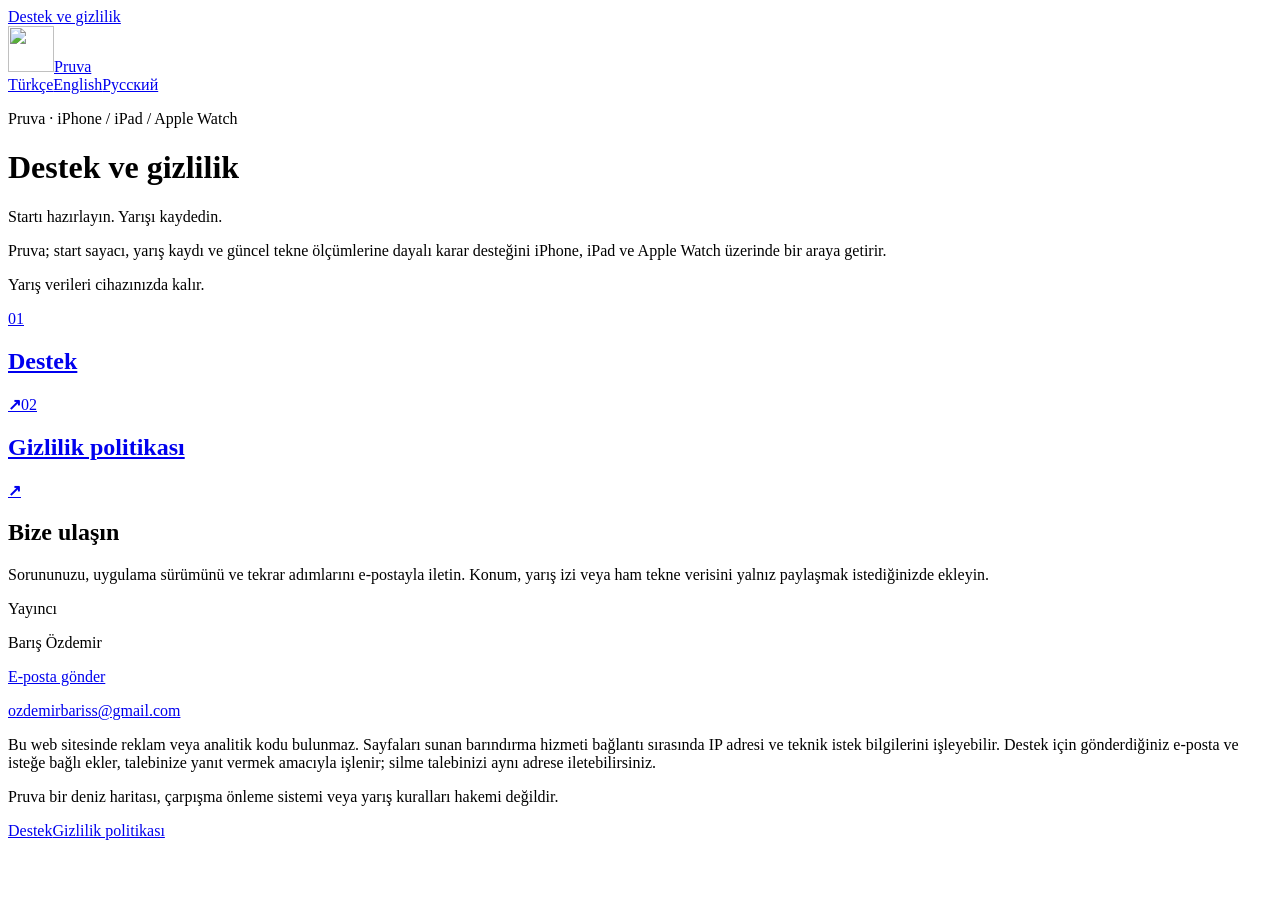
==== index.html @ 3e6cdc2e "Publish Pruva support and privacy pages in three languages" ====
<!doctype html>
<html lang="tr"><head><meta charset="utf-8"><meta name="viewport" content="width=device-width, initial-scale=1"><title>Destek ve gizlilik — Pruva</title><meta name="description" content="Pruva ile yarışa hazırlanırken ihtiyaç duyduğunuz bilgiler."><link rel="stylesheet" href="/pruva-support/style.css"><link rel="icon" href="/pruva-support/logo.svg" type="image/svg+xml"></head>
<body data-pruva-public-document="index" data-release-ready="true"><a class="skip" href="#main">Destek ve gizlilik</a><header><a class="brand" href="/pruva-support/tr/index.html"><img src="/pruva-support/logo.svg" width="46" height="46" alt=""><span>Pruva</span></a><nav aria-label="Language"><a href="/pruva-support/tr/index.html" lang="tr" hreflang="tr" aria-current="page">Türkçe</a><a href="/pruva-support/en/index.html" lang="en" hreflang="en" >English</a><a href="/pruva-support/ru/index.html" lang="ru" hreflang="ru" >Русский</a></nav></header>
<main id="main"><div class="heading"><p class="eyebrow">Pruva · iPhone / iPad / Apple Watch</p><h1>Destek ve gizlilik</h1></div><article><p class="hero-line">Startı hazırlayın. Yarışı kaydedin.</p><p class="intro">Pruva; start sayacı, yarış kaydı ve güncel tekne ölçümlerine dayalı karar desteğini iPhone, iPad ve Apple Watch üzerinde bir araya getirir.</p><p class="local">Yarış verileri cihazınızda kalır.</p><div class="choices"><a href="/pruva-support/tr/support.html"><span>01</span><h2>Destek</h2><b aria-hidden="true">↗</b></a><a href="/pruva-support/tr/privacy.html"><span>02</span><h2>Gizlilik politikası</h2><b aria-hidden="true">↗</b></a></div></article><aside><h2>Bize ulaşın</h2><p>Sorununuzu, uygulama sürümünü ve tekrar adımlarını e-postayla iletin. Konum, yarış izi veya ham tekne verisini yalnız paylaşmak istediğinizde ekleyin.</p><p class="eyebrow">Yayıncı</p><p>Barış Özdemir</p><a class="button" href="mailto:ozdemirbariss@gmail.com">E-posta gönder</a><p><a href="mailto:ozdemirbariss@gmail.com">ozdemirbariss@gmail.com</a></p></aside><section class="hosting"><p>Bu web sitesinde reklam veya analitik kodu bulunmaz. Sayfaları sunan barındırma hizmeti bağlantı sırasında IP adresi ve teknik istek bilgilerini işleyebilir. Destek için gönderdiğiniz e-posta ve isteğe bağlı ekler, talebinize yanıt vermek amacıyla işlenir; silme talebinizi aynı adrese iletebilirsiniz.</p></section></main>
<footer><p>Pruva bir deniz haritası, çarpışma önleme sistemi veya yarış kuralları hakemi değildir.</p><div><a href="/pruva-support/tr/support.html">Destek</a><a href="/pruva-support/tr/privacy.html">Gizlilik politikası</a></div></footer></body></html>
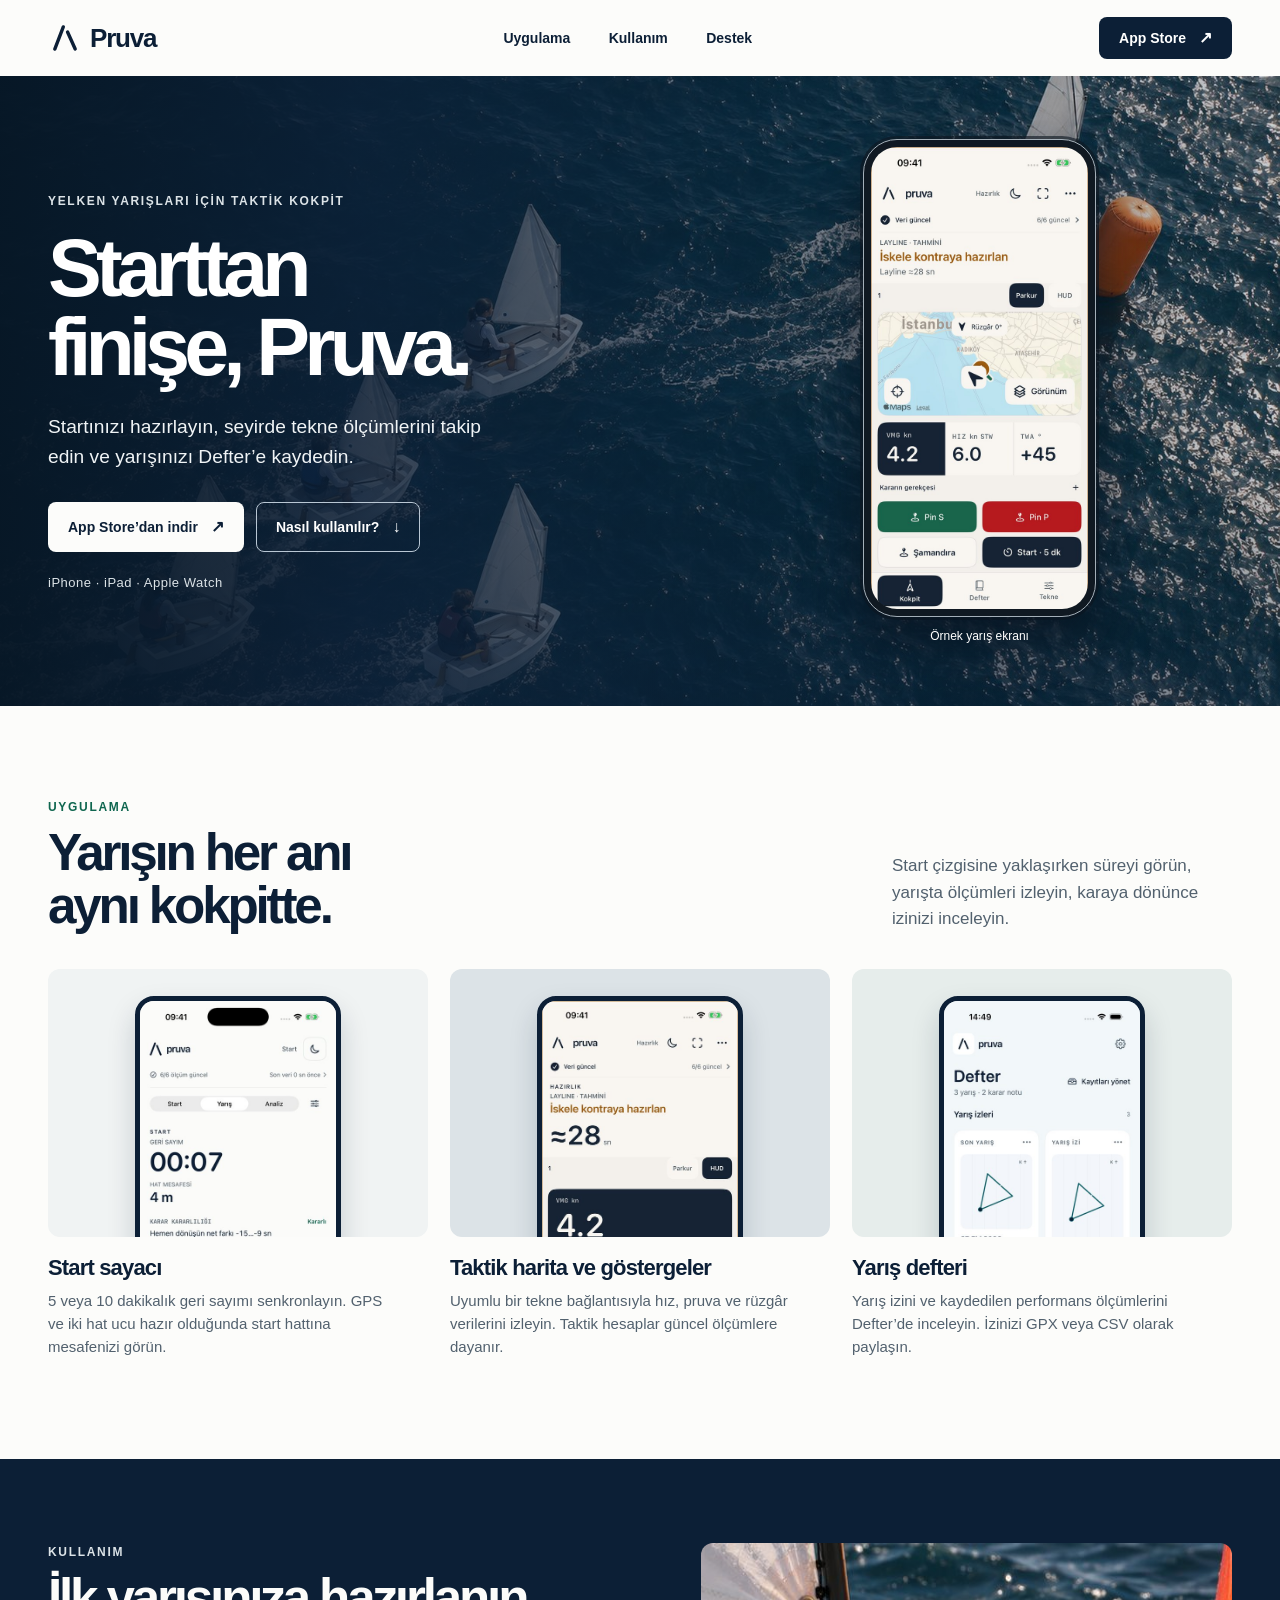
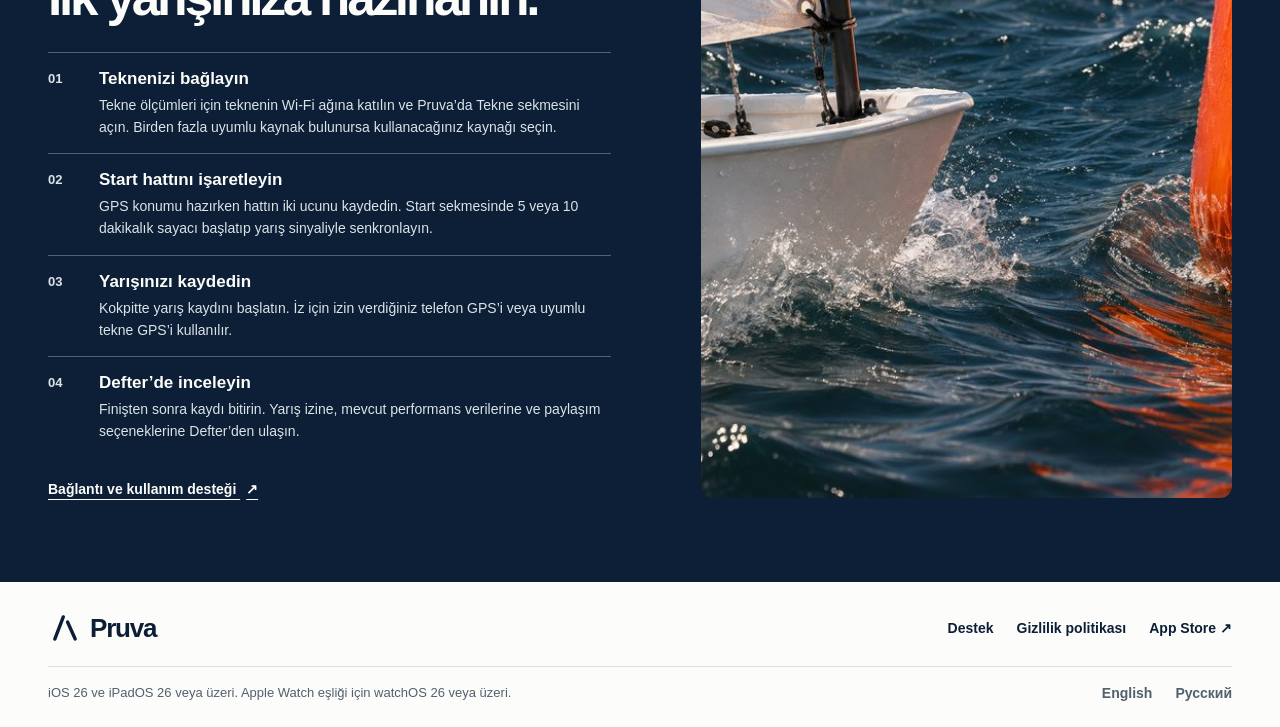
==== commit 25ca0998: "Publish Pruva product website and quick-start guide" ====
--- a/index.html
+++ b/index.html
@@ -1,5 +1,125 @@
 <!doctype html>
-<html lang="tr"><head><meta charset="utf-8"><meta name="viewport" content="width=device-width, initial-scale=1"><title>Destek ve gizlilik — Pruva</title><meta name="description" content="Pruva ile yarışa hazırlanırken ihtiyaç duyduğunuz bilgiler."><link rel="stylesheet" href="/pruva-support/style.css"><link rel="icon" href="/pruva-support/logo.svg" type="image/svg+xml"></head>
-<body data-pruva-public-document="index" data-release-ready="true"><a class="skip" href="#main">Destek ve gizlilik</a><header><a class="brand" href="/pruva-support/tr/index.html"><img src="/pruva-support/logo.svg" width="46" height="46" alt=""><span>Pruva</span></a><nav aria-label="Language"><a href="/pruva-support/tr/index.html" lang="tr" hreflang="tr" aria-current="page">Türkçe</a><a href="/pruva-support/en/index.html" lang="en" hreflang="en" >English</a><a href="/pruva-support/ru/index.html" lang="ru" hreflang="ru" >Русский</a></nav></header>
-<main id="main"><div class="heading"><p class="eyebrow">Pruva · iPhone / iPad / Apple Watch</p><h1>Destek ve gizlilik</h1></div><article><p class="hero-line">Startı hazırlayın. Yarışı kaydedin.</p><p class="intro">Pruva; start sayacı, yarış kaydı ve güncel tekne ölçümlerine dayalı karar desteğini iPhone, iPad ve Apple Watch üzerinde bir araya getirir.</p><p class="local">Yarış verileri cihazınızda kalır.</p><div class="choices"><a href="/pruva-support/tr/support.html"><span>01</span><h2>Destek</h2><b aria-hidden="true">↗</b></a><a href="/pruva-support/tr/privacy.html"><span>02</span><h2>Gizlilik politikası</h2><b aria-hidden="true">↗</b></a></div></article><aside><h2>Bize ulaşın</h2><p>Sorununuzu, uygulama sürümünü ve tekrar adımlarını e-postayla iletin. Konum, yarış izi veya ham tekne verisini yalnız paylaşmak istediğinizde ekleyin.</p><p class="eyebrow">Yayıncı</p><p>Barış Özdemir</p><a class="button" href="mailto:ozdemirbariss@gmail.com">E-posta gönder</a><p><a href="mailto:ozdemirbariss@gmail.com">ozdemirbariss@gmail.com</a></p></aside><section class="hosting"><p>Bu web sitesinde reklam veya analitik kodu bulunmaz. Sayfaları sunan barındırma hizmeti bağlantı sırasında IP adresi ve teknik istek bilgilerini işleyebilir. Destek için gönderdiğiniz e-posta ve isteğe bağlı ekler, talebinize yanıt vermek amacıyla işlenir; silme talebinizi aynı adrese iletebilirsiniz.</p></section></main>
-<footer><p>Pruva bir deniz haritası, çarpışma önleme sistemi veya yarış kuralları hakemi değildir.</p><div><a href="/pruva-support/tr/support.html">Destek</a><a href="/pruva-support/tr/privacy.html">Gizlilik politikası</a></div></footer></body></html>+<html lang="tr">
+<head>
+  <meta charset="utf-8">
+  <meta name="viewport" content="width=device-width, initial-scale=1">
+  <meta name="theme-color" content="#0c1f36">
+  <meta name="description" content="Pruva ile startınızı hazırlayın, tekne ölçümlerini takip edin ve yelken yarışınızı kaydedin. iPhone, iPad ve Apple Watch için.">
+  <meta property="og:type" content="website">
+  <meta property="og:title" content="Pruva · Yelken yarışları için taktik kokpit">
+  <meta property="og:description" content="Start sayacı, canlı tekne ölçümleri ve yarış defteri.">
+  <meta property="og:url" content="https://ozdemirbariss-gif.github.io/pruva-support/">
+  <meta property="og:image" content="https://ozdemirbariss-gif.github.io/pruva-support/assets/yelken-filosu.jpg">
+  <link rel="canonical" href="https://ozdemirbariss-gif.github.io/pruva-support/">
+  <link rel="icon" type="image/svg+xml" href="./logo.svg">
+  <link rel="stylesheet" href="./landing.css">
+  <title>Pruva · Yelken yarışları için taktik kokpit</title>
+</head>
+<body>
+  <a class="skip" href="#icerik">İçeriğe geç</a>
+  <header class="top">
+    <div class="wrap top-inner">
+      <a class="brand" href="./" aria-label="Pruva ana sayfa">
+        <svg viewBox="0 0 40 40" width="34" height="34" aria-hidden="true"><path d="m8 33 10-26m5 6 9 20"/></svg>
+        <span>Pruva</span>
+      </a>
+      <nav class="primary" aria-label="Ana menü">
+        <a href="#uygulama">Uygulama</a>
+        <a href="#kullanim">Kullanım</a>
+        <a href="./support.html">Destek</a>
+      </nav>
+      <a class="button button-dark top-store" href="https://apps.apple.com/tr/app/pruva-sailing/id6831952444">App Store <span aria-hidden="true">↗</span></a>
+    </div>
+  </header>
+  <main id="icerik">
+    <section class="hero" aria-labelledby="hero-title">
+      <img class="hero-photo" src="./assets/yelken-filosu.jpg" alt="" fetchpriority="high">
+      <div class="wrap hero-inner">
+        <div class="hero-copy">
+          <p class="eyebrow hero-label">Yelken yarışları için taktik kokpit</p>
+          <h1 id="hero-title">Starttan<br>finişe, Pruva.</h1>
+          <p class="hero-description">Startınızı hazırlayın, seyirde tekne ölçümlerini takip edin ve yarışınızı Defter’e kaydedin.</p>
+          <div class="actions">
+            <a class="button button-light" href="https://apps.apple.com/tr/app/pruva-sailing/id6831952444">App Store’dan indir <span aria-hidden="true">↗</span></a>
+            <a class="button button-outline" href="#kullanim">Nasıl kullanılır? <span aria-hidden="true">↓</span></a>
+          </div>
+          <p class="platforms">iPhone · iPad · Apple Watch</p>
+        </div>
+        <figure class="hero-device">
+          <div class="device">
+            <img src="./assets/kokpit.jpg" alt="Pruva yarış kokpitinde taktik harita, rüzgâr ve hız ölçümleri" width="560" height="1231">
+          </div>
+          <figcaption>Örnek yarış ekranı</figcaption>
+        </figure>
+      </div>
+    </section>
+    <section class="wrap features" id="uygulama" aria-labelledby="features-title">
+      <div class="section-intro">
+        <div>
+          <p class="eyebrow">Uygulama</p>
+          <h2 id="features-title">Yarışın her anı<br>aynı kokpitte.</h2>
+        </div>
+        <p>Start çizgisine yaklaşırken süreyi görün, yarışta ölçümleri izleyin, karaya dönünce izinizi inceleyin.</p>
+      </div>
+      <div class="feature-grid">
+        <article class="feature">
+          <div class="feature-image">
+            <img src="./assets/start.jpg" alt="Pruva start ekranında geri sayım ve start hattı" width="450" height="980" loading="lazy">
+          </div>
+          <h3>Start sayacı</h3>
+          <p>5 veya 10 dakikalık geri sayımı senkronlayın. GPS ve iki hat ucu hazır olduğunda start hattına mesafenizi görün.</p>
+        </article>
+        <article class="feature">
+          <div class="feature-image">
+            <img src="./assets/gostergeler.jpg" alt="Pruva yarış göstergelerinde hız, rüzgâr açısı ve hedef ölçümleri" width="450" height="989" loading="lazy">
+          </div>
+          <h3>Taktik harita ve göstergeler</h3>
+          <p>Uyumlu bir tekne bağlantısıyla hız, pruva ve rüzgâr verilerini izleyin. Taktik hesaplar güncel ölçümlere dayanır.</p>
+        </article>
+        <article class="feature">
+          <div class="feature-image">
+            <img src="./assets/defter.jpg" alt="Pruva Defter görünümünde kayıtlı yarışların haritaları" width="450" height="978" loading="lazy">
+          </div>
+          <h3>Yarış defteri</h3>
+          <p>Yarış izini ve kaydedilen performans ölçümlerini Defter’de inceleyin. İzinizi GPX veya CSV olarak paylaşın.</p>
+        </article>
+      </div>
+    </section>
+    <section class="guide" id="kullanim" aria-labelledby="guide-title">
+      <div class="wrap guide-inner">
+        <div class="guide-copy">
+          <p class="eyebrow">Kullanım</p>
+          <h2 id="guide-title">İlk yarışınıza hazırlanın.</h2>
+          <ol class="steps">
+            <li><div><h3>Teknenizi bağlayın</h3><p>Tekne ölçümleri için teknenin Wi‑Fi ağına katılın ve Pruva’da Tekne sekmesini açın. Birden fazla uyumlu kaynak bulunursa kullanacağınız kaynağı seçin.</p></div></li>
+            <li><div><h3>Start hattını işaretleyin</h3><p>GPS konumu hazırken hattın iki ucunu kaydedin. Start sekmesinde 5 veya 10 dakikalık sayacı başlatıp yarış sinyaliyle senkronlayın.</p></div></li>
+            <li><div><h3>Yarışınızı kaydedin</h3><p>Kokpitte yarış kaydını başlatın. İz için izin verdiğiniz telefon GPS’i veya uyumlu tekne GPS’i kullanılır.</p></div></li>
+            <li><div><h3>Defter’de inceleyin</h3><p>Finişten sonra kaydı bitirin. Yarış izine, mevcut performans verilerine ve paylaşım seçeneklerine Defter’den ulaşın.</p></div></li>
+          </ol>
+          <a class="text-link" href="./support.html">Bağlantı ve kullanım desteği <span aria-hidden="true">↗</span></a>
+        </div>
+        <img class="guide-photo" src="./assets/samandira.jpg" alt="Yelkenli bir tekne turuncu şamandıranın yanından geçiyor" loading="lazy">
+      </div>
+    </section>
+  </main>
+  <footer class="footer">
+    <div class="wrap">
+      <div class="footer-top">
+        <a class="brand" href="./" aria-label="Pruva ana sayfa">
+          <svg viewBox="0 0 40 40" width="34" height="34" aria-hidden="true"><path d="m8 33 10-26m5 6 9 20"/></svg>
+          <span>Pruva</span>
+        </a>
+        <nav aria-label="Alt menü">
+          <a href="./support.html">Destek</a>
+          <a href="./privacy.html">Gizlilik politikası</a>
+          <a href="https://apps.apple.com/tr/app/pruva-sailing/id6831952444">App Store <span aria-hidden="true">↗</span></a>
+        </nav>
+      </div>
+      <div class="footer-bottom">
+        <p>iOS 26 ve iPadOS 26 veya üzeri. Apple Watch eşliği için watchOS 26 veya üzeri.</p>
+        <div class="languages" aria-label="Destek dilleri"><a href="./en/index.html" lang="en" hreflang="en">English</a><a href="./ru/index.html" lang="ru" hreflang="ru">Русский</a></div>
+      </div>
+    </div>
+  </footer>
+</body>
+</html>
--- a/landing.css
+++ b/landing.css
@@ -0,0 +1,156 @@
+:root {
+  color-scheme: light;
+  --ink: #0c1f36;
+  --paper: #fcfcfa;
+  --soft: #f0f3f3;
+  --muted: #52616e;
+  --line: #dce3e7;
+  --green: #0f664f;
+  --night-soft: #243951;
+  --white: #fff;
+  font-family: Inter, -apple-system, BlinkMacSystemFont, "Segoe UI", sans-serif;
+  color: var(--ink);
+  background: var(--paper);
+}
+*, *::before, *::after { box-sizing: border-box; }
+body, p, h1, h2, h3, figure { margin: 0; }
+img { display: block; max-width: 100%; }
+a { color: inherit; }
+a:focus-visible { outline: 2px solid currentColor; outline-offset: 5px; }
+.wrap { width: min(1248px, calc(100% - 96px)); margin-inline: auto; }
+.skip {
+  position: absolute;
+  z-index: 4;
+  top: 12px;
+  left: 12px;
+  padding: 12px 16px;
+  background: var(--paper);
+  transform: translateY(-150%);
+}
+.skip:focus { transform: none; }
+.top-inner, .primary, .brand, .footer-top, .footer nav, .footer-bottom, .languages {
+  display: flex;
+  align-items: center;
+}
+.top-inner { justify-content: space-between; min-height: 76px; gap: 24px; }
+.brand {
+  gap: 8px;
+  text-decoration: none;
+  font-size: 26px;
+  font-weight: 700;
+  letter-spacing: -.045em;
+  line-height: 1;
+}
+.brand svg { fill: none; stroke: currentColor; stroke-width: 4; stroke-linecap: round; }
+.primary { gap: clamp(20px, 3vw, 48px); }
+.primary a, .footer a:not(.brand) { text-decoration: none; font-size: 14px; font-weight: 600; }
+.primary a:hover, .footer a:hover, .text-link:hover { text-decoration: underline; text-underline-offset: 5px; }
+.button {
+  display: inline-flex;
+  align-items: center;
+  justify-content: center;
+  gap: 13px;
+  min-height: 50px;
+  padding: 0 19px;
+  border: 1px solid transparent;
+  border-radius: 8px;
+  font-size: 14px;
+  font-weight: 700;
+  line-height: 1.3;
+  text-decoration: none;
+}
+.button span { font-size: 16px; }
+.button-dark { background: var(--ink); color: var(--white); min-height: 42px; }
+.button-dark:hover { background: var(--night-soft); }
+.button-light { background: var(--paper); color: var(--ink); }
+.button-light:hover { background: var(--line); }
+.button-outline { color: var(--white); border-color: #b9c7d4; }
+.button-outline:hover { background: #243951; }
+.hero { position: relative; isolation: isolate; overflow: hidden; background: var(--ink); color: var(--white); }
+.hero::after {
+  content: "";
+  position: absolute;
+  z-index: -1;
+  inset: 0;
+  background: linear-gradient(90deg, #071726f7, #0c1f36db 28%, #0c1f3675 64%, #0c1f3633), linear-gradient(0deg, #0c1f365c, transparent 40%);
+}
+.hero-photo { position: absolute; z-index: -2; inset: 0; width: 100%; height: 100%; object-fit: cover; object-position: center 54%; }
+.hero-inner { display: grid; grid-template-columns: minmax(0, 1.25fr) minmax(0, 1fr); align-items: center; gap: 48px; min-height: 630px; padding-block: 45px; }
+.hero-copy { max-width: 650px; }
+.eyebrow { color: var(--green); font-size: 12px; font-weight: 700; line-height: 1.5; letter-spacing: .14em; text-transform: uppercase; }
+.hero-label { color: #dce3e7; }
+h1 { margin-top: 19px; font-size: clamp(58px, 6.3vw, 94px); line-height: .98; letter-spacing: -.073em; }
+.hero-description { max-width: 440px; margin-top: 25px; color: #f0f4f6; font-size: clamp(17px, 1.5vw, 21px); line-height: 1.55; }
+.actions { display: flex; flex-wrap: wrap; gap: 12px; margin-top: 31px; }
+.platforms { margin-top: 23px; color: #dce3e7; font-size: 13px; letter-spacing: .04em; }
+.hero-device { justify-self: center; text-align: center; }
+.device {
+  width: clamp(190px, 18.25vw, 246px);
+  aspect-ratio: 246 / 504;
+  overflow: hidden;
+  padding: 7px;
+  border: 1px solid #a4afb8;
+  border-radius: 34px;
+  background: #101922;
+  box-shadow: 0 23px 55px #08121fc7, 0 0 0 3px #1019229e;
+}
+.device img { width: 100%; height: 100%; object-fit: cover; object-position: top; border-radius: 26px; }
+.hero-device figcaption { margin-top: 12px; color: var(--white); font-size: 12px; }
+.features { padding-block: 92px 100px; }
+.section-intro { display: grid; grid-template-columns: 1.2fr 1fr; align-items: end; gap: 32px; margin-bottom: 36px; }
+h2 { margin-top: 10px; font-size: clamp(37px, 4vw, 58px); line-height: 1.04; letter-spacing: -.062em; text-wrap: balance; }
+.section-intro > p { max-width: 340px; justify-self: end; color: var(--muted); font-size: 17px; line-height: 1.55; }
+.feature-grid { display: grid; grid-template-columns: repeat(3,minmax(0,1fr)); gap: 22px; }
+.feature-image { height: clamp(232px, 21vw, 296px); overflow: hidden; display: grid; justify-items: center; align-items: start; padding: 27px 15px 0; border-radius: 12px; background: var(--soft); }
+.feature:nth-child(2) .feature-image { background: var(--line); }
+.feature:nth-child(3) .feature-image { background: #e6edeb; }
+.feature-image img { width: min(100%, 206px); height: auto; border-radius: 19px 19px 0 0; border: 5px solid var(--ink); box-shadow: 0 14px 28px #0c1f362e; }
+.feature h3 { margin-top: 18px; font-size: 22px; letter-spacing: -.038em; line-height: 1.16; }
+.feature p { margin-top: 8px; color: var(--muted); font-size: 15px; line-height: 1.55; max-width: 340px; }
+.guide { background: var(--ink); color: var(--paper); }
+.guide-inner { display: grid; grid-template-columns: minmax(0, 1.06fr) minmax(0, 1fr); align-items: center; gap: clamp(38px, 7vw, 103px); padding-block: 84px; }
+.guide .eyebrow { color: #dce3e7; }
+.guide h2 { text-wrap: initial; }
+.steps { list-style: none; padding: 0; margin: 28px 0 22px; counter-reset: guide; }
+.steps li { counter-increment: guide; display: grid; grid-template-columns: 36px minmax(0, 1fr); gap: 15px; border-top: 1px solid #52616e; padding: 15px 0; }
+.steps li::before { content: counter(guide, decimal-leading-zero); color: #dce3e7; font-size: 13px; font-weight: 650; font-variant-numeric: tabular-nums; padding-top: 3px; }
+.steps h3 { font-size: 17px; line-height: 1.3; }
+.steps p { margin-top: 5px; color: #dce3e7; font-size: 14px; line-height: 1.55; }
+.guide-photo { width: 100%; height: 100%; max-height: 576px; min-height: 390px; object-fit: cover; object-position: 53% center; border-radius: 12px; }
+.text-link { font-size: 14px; font-weight: 700; text-underline-offset: 5px; }
+.text-link span { margin-left: 6px; }
+.footer { padding-block: 29px 26px; }
+.footer-top, .footer-bottom { justify-content: space-between; gap: 20px; }
+.footer nav, .languages { gap: 23px; flex-wrap: wrap; }
+.footer-bottom { margin-top: 21px; padding-top: 18px; border-top: 1px solid var(--line); color: var(--muted); font-size: 13px; }
+@media (max-width: 900px) {
+  .wrap { width: calc(100% - 56px); }
+  .hero-inner { min-height: 540px; gap: 24px; }
+  .guide-inner { gap: 34px; }
+}
+@media (max-width: 680px) {
+  .wrap { width: calc(100% - 40px); }
+  .top-inner { min-height: 97px; display: grid; grid-template-columns: 1fr auto; padding-block: 10px; gap: 3px 10px; }
+  .primary { grid-row: 2; grid-column: 1 / -1; gap: 25px; }
+  .primary a { display: flex; align-items: center; min-height: 36px; }
+  .top-store { grid-column: 2; grid-row: 1; min-height: 38px; padding-inline: 11px; }
+  .hero-inner { min-height: auto; grid-template-columns: 1fr; gap: 36px; padding-block: 52px 28px; }
+  .hero::after { background: linear-gradient(180deg,#071726f5,#0c1f36cc 49%,#0c1f3659); }
+  .hero-photo { object-position: 61% center; }
+  h1 { font-size: clamp(52px, 13.5vw, 76px); }
+  .hero-description { margin-top: 18px; }
+  .actions { margin-top: 23px; gap: 8px; }
+  .actions .button { padding-inline: 12px; gap: 8px; }
+  .platforms { margin-top: 16px; }
+  .features { padding-block: 56px 62px; }
+  .section-intro, .feature-grid, .guide-inner { grid-template-columns: 1fr; }
+  .section-intro { gap: 15px; margin-bottom: 25px; }
+  .section-intro > p { justify-self: start; }
+  .feature-grid { gap: 27px; }
+  .feature-image { height: 238px; }
+  .feature h3 { margin-top: 14px; }
+  .guide-inner { padding-block: 54px 44px; }
+  .guide-photo { height: 265px; min-height: 0; }
+  .footer-top, .footer-bottom { align-items: flex-start; flex-direction: column; gap: 14px; }
+  .footer nav { gap: 12px 18px; }
+}
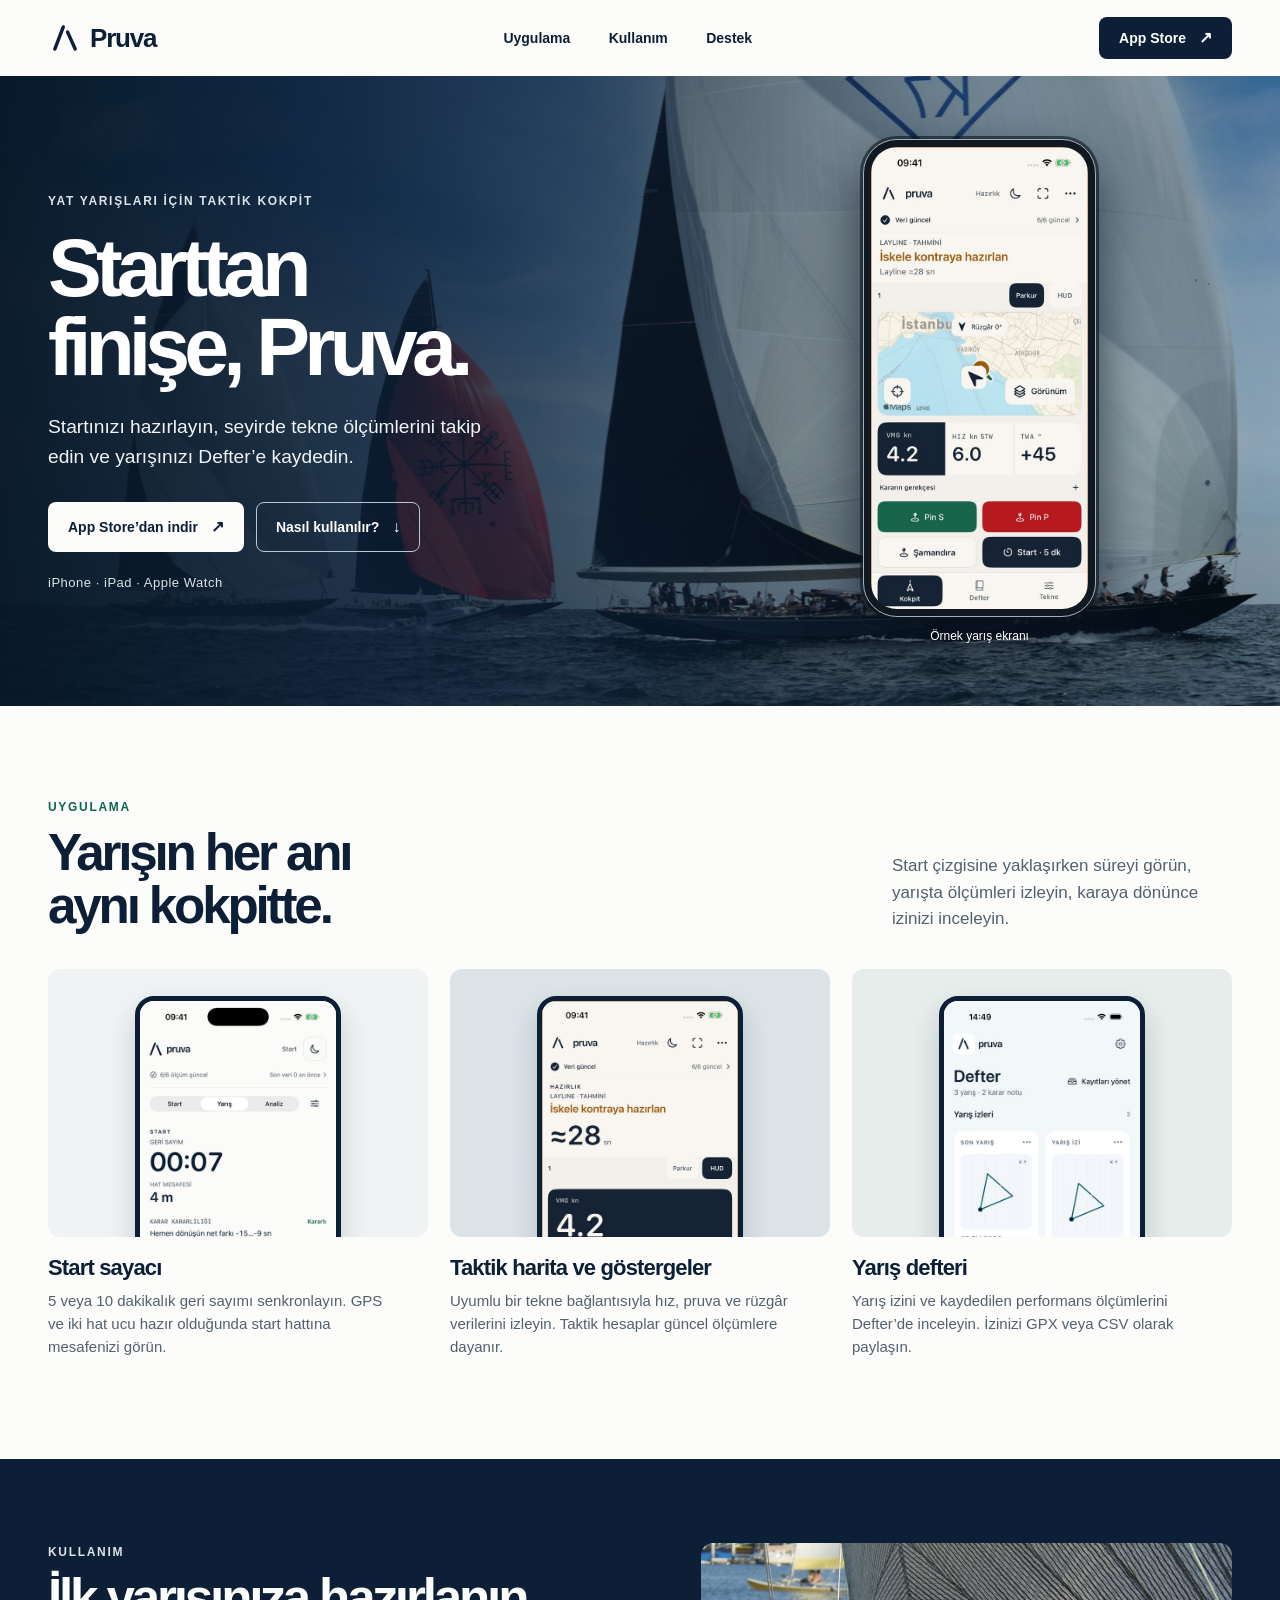
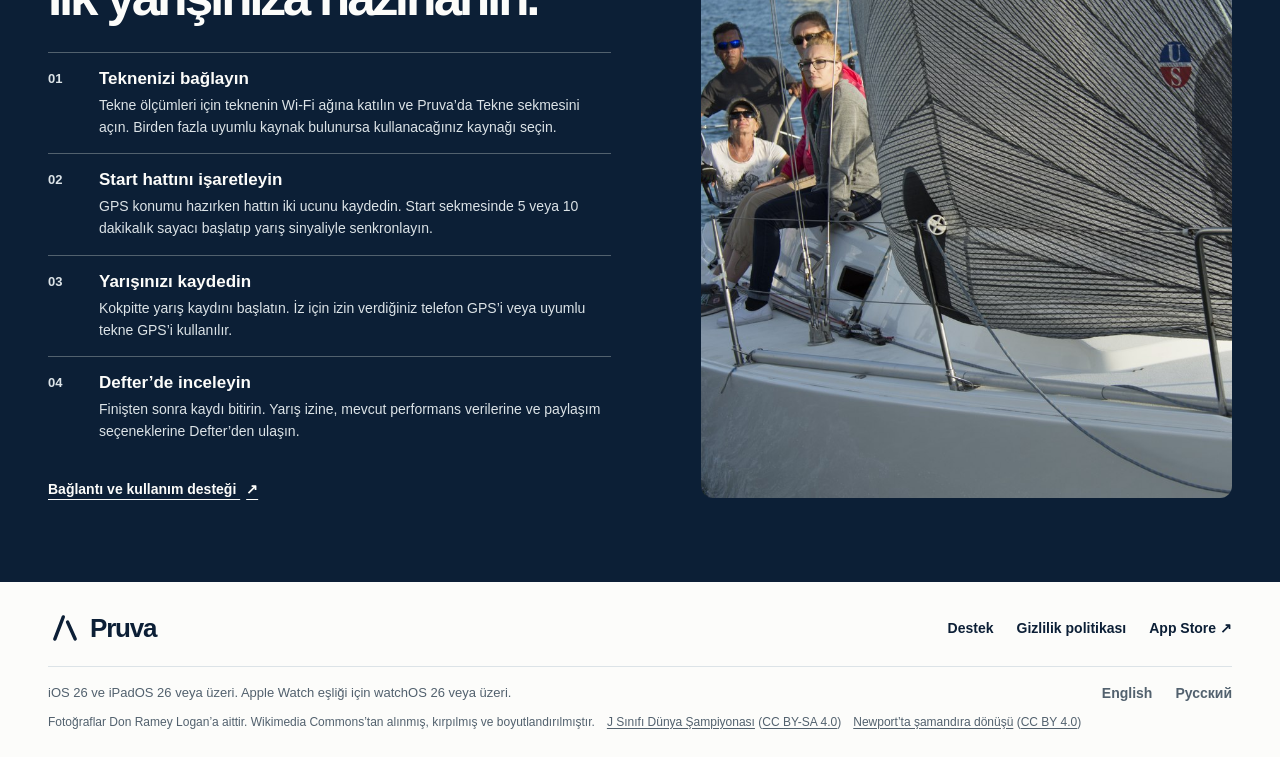
==== commit 201c602b: "Replace landing images with yacht racing photography" ====
--- a/index.html
+++ b/index.html
@@ -4,16 +4,16 @@
   <meta charset="utf-8">
   <meta name="viewport" content="width=device-width, initial-scale=1">
   <meta name="theme-color" content="#0c1f36">
-  <meta name="description" content="Pruva ile startınızı hazırlayın, tekne ölçümlerini takip edin ve yelken yarışınızı kaydedin. iPhone, iPad ve Apple Watch için.">
+  <meta name="description" content="Pruva ile startınızı hazırlayın, tekne ölçümlerini takip edin ve yat yarışınızı kaydedin. iPhone, iPad ve Apple Watch için.">
   <meta property="og:type" content="website">
-  <meta property="og:title" content="Pruva · Yelken yarışları için taktik kokpit">
+  <meta property="og:title" content="Pruva · Yat yarışları için taktik kokpit">
   <meta property="og:description" content="Start sayacı, canlı tekne ölçümleri ve yarış defteri.">
   <meta property="og:url" content="https://ozdemirbariss-gif.github.io/pruva-support/">
-  <meta property="og:image" content="https://ozdemirbariss-gif.github.io/pruva-support/assets/yelken-filosu.jpg">
+  <meta property="og:image" content="https://ozdemirbariss-gif.github.io/pruva-support/assets/yat-yarisi-j-sinifi.jpg">
   <link rel="canonical" href="https://ozdemirbariss-gif.github.io/pruva-support/">
   <link rel="icon" type="image/svg+xml" href="./logo.svg">
   <link rel="stylesheet" href="./landing.css">
-  <title>Pruva · Yelken yarışları için taktik kokpit</title>
+  <title>Pruva · Yat yarışları için taktik kokpit</title>
 </head>
 <body>
   <a class="skip" href="#icerik">İçeriğe geç</a>
@@ -33,10 +33,10 @@
   </header>
   <main id="icerik">
     <section class="hero" aria-labelledby="hero-title">
-      <img class="hero-photo" src="./assets/yelken-filosu.jpg" alt="" fetchpriority="high">
+      <img class="hero-photo" src="./assets/yat-yarisi-j-sinifi.jpg" alt="" width="1800" height="1012" fetchpriority="high">
       <div class="wrap hero-inner">
         <div class="hero-copy">
-          <p class="eyebrow hero-label">Yelken yarışları için taktik kokpit</p>
+          <p class="eyebrow hero-label">Yat yarışları için taktik kokpit</p>
           <h1 id="hero-title">Starttan<br>finişe, Pruva.</h1>
           <p class="hero-description">Startınızı hazırlayın, seyirde tekne ölçümlerini takip edin ve yarışınızı Defter’e kaydedin.</p>
           <div class="actions">
@@ -98,7 +98,7 @@
           </ol>
           <a class="text-link" href="./support.html">Bağlantı ve kullanım desteği <span aria-hidden="true">↗</span></a>
         </div>
-        <img class="guide-photo" src="./assets/samandira.jpg" alt="Yelkenli bir tekne turuncu şamandıranın yanından geçiyor" loading="lazy">
+        <img class="guide-photo" src="./assets/yat-yarisi-newport.jpg" alt="Newport yarışında bir yatın güvertesinde çalışan ekip" width="1180" height="880" loading="lazy">
       </div>
     </section>
   </main>
@@ -119,6 +119,11 @@
         <p>iOS 26 ve iPadOS 26 veya üzeri. Apple Watch eşliği için watchOS 26 veya üzeri.</p>
         <div class="languages" aria-label="Destek dilleri"><a href="./en/index.html" lang="en" hreflang="en">English</a><a href="./ru/index.html" lang="ru" hreflang="ru">Русский</a></div>
       </div>
+      <p class="photo-credits" id="fotograf-kaynaklari">
+        Fotoğraflar Don Ramey Logan’a aittir. Wikimedia Commons’tan alınmış, kırpılmış ve boyutlandırılmıştır.
+        <span><a href="https://commons.wikimedia.org/wiki/File:J_Class_Yachts_Velsheda,_Topaz_and_Svea_downwind_legs_by_Don_Ramey_Logan.jpg" aria-label="J Class Yachts Velsheda, Topaz and Svea downwind legs by Don Ramey Logan.jpg">J Sınıfı Dünya Şampiyonası</a> (<a href="https://creativecommons.org/licenses/by-sa/4.0/">CC BY-SA 4.0</a>)</span>
+        <span><a href="https://commons.wikimedia.org/wiki/File:Close_Call_Yachts_race_at_the_mark_in_Newport_Harbor_by_Don_Ramey_Logan.jpg" aria-label="Close Call Yachts race at the mark in Newport Harbor by Don Ramey Logan.jpg">Newport’ta şamandıra dönüşü</a> (<a href="https://creativecommons.org/licenses/by/4.0/">CC BY 4.0</a>)</span>
+      </p>
     </div>
   </footer>
 </body>
--- a/landing.css
+++ b/landing.css
@@ -116,13 +116,15 @@
 .steps li::before { content: counter(guide, decimal-leading-zero); color: #dce3e7; font-size: 13px; font-weight: 650; font-variant-numeric: tabular-nums; padding-top: 3px; }
 .steps h3 { font-size: 17px; line-height: 1.3; }
 .steps p { margin-top: 5px; color: #dce3e7; font-size: 14px; line-height: 1.55; }
-.guide-photo { width: 100%; height: 100%; max-height: 576px; min-height: 390px; object-fit: cover; object-position: 53% center; border-radius: 12px; }
+.guide-photo { width: 100%; height: 100%; max-height: 576px; min-height: 390px; object-fit: cover; object-position: 30% center; border-radius: 12px; }
 .text-link { font-size: 14px; font-weight: 700; text-underline-offset: 5px; }
 .text-link span { margin-left: 6px; }
 .footer { padding-block: 29px 26px; }
 .footer-top, .footer-bottom { justify-content: space-between; gap: 20px; }
 .footer nav, .languages { gap: 23px; flex-wrap: wrap; }
 .footer-bottom { margin-top: 21px; padding-top: 18px; border-top: 1px solid var(--line); color: var(--muted); font-size: 13px; }
+.photo-credits { display: flex; flex-wrap: wrap; gap: 2px 12px; margin-top: 12px; color: var(--muted); font-size: 12px; line-height: 1.55; }
+.footer .photo-credits a { font-size: inherit; font-weight: 500; text-decoration: underline; text-underline-offset: 2px; }
 @media (max-width: 900px) {
   .wrap { width: calc(100% - 56px); }
   .hero-inner { min-height: 540px; gap: 24px; }
@@ -136,7 +138,7 @@
   .top-store { grid-column: 2; grid-row: 1; min-height: 38px; padding-inline: 11px; }
   .hero-inner { min-height: auto; grid-template-columns: 1fr; gap: 36px; padding-block: 52px 28px; }
   .hero::after { background: linear-gradient(180deg,#071726f5,#0c1f36cc 49%,#0c1f3659); }
-  .hero-photo { object-position: 61% center; }
+  .hero-photo { inset: auto 0 0; height: 64%; object-position: 66% center; mask-image: linear-gradient(transparent, #000 20%); }
   h1 { font-size: clamp(52px, 13.5vw, 76px); }
   .hero-description { margin-top: 18px; }
   .actions { margin-top: 23px; gap: 8px; }
